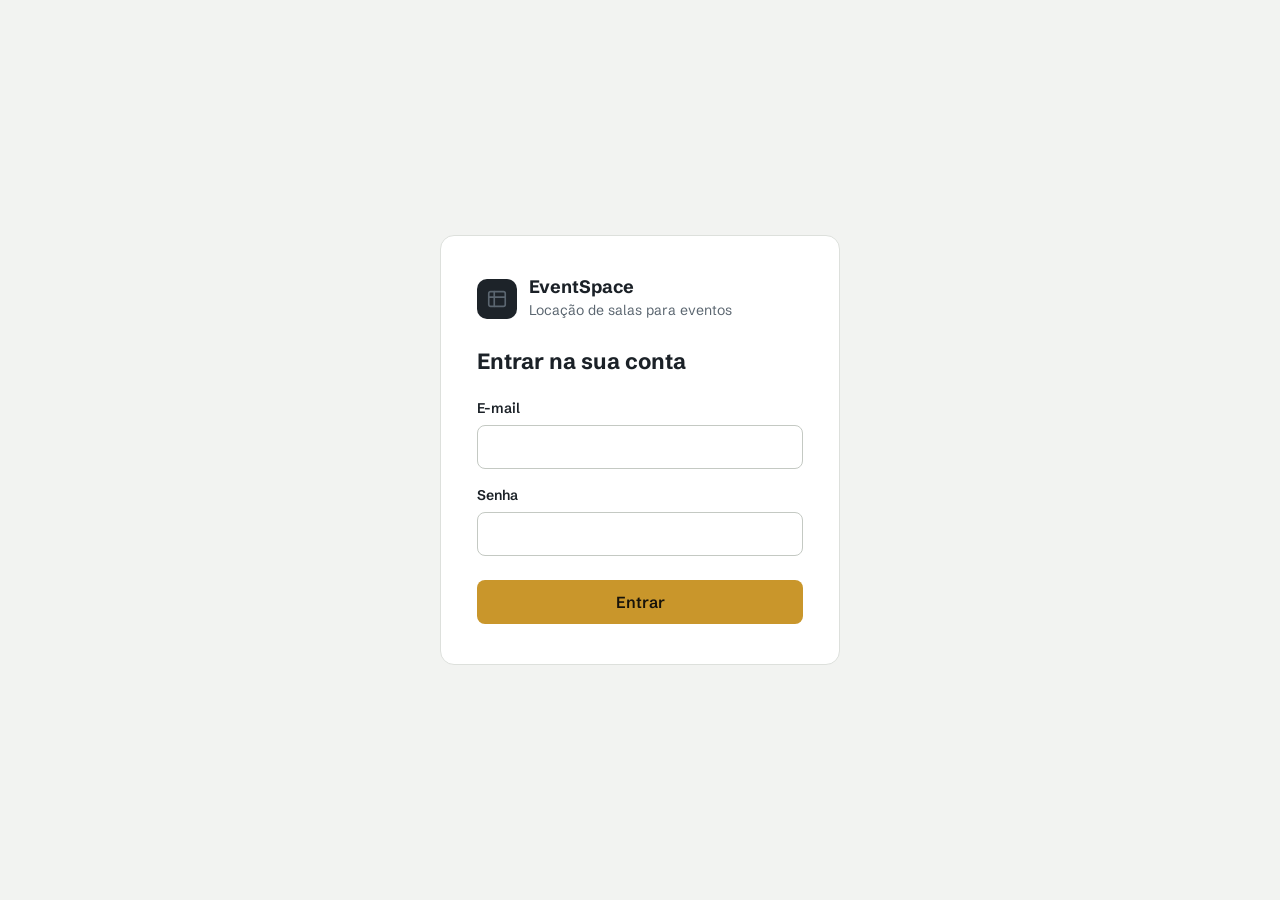
==== frontend_backend_demo/index.html @ 1a724bcb "20/10/2026  Autenticar, e gerar token JWT" ====
<!DOCTYPE html>
<html lang="pt-BR">
<head>
  <meta charset="UTF-8">
  <meta name="viewport" content="width=device-width, initial-scale=1">
  <title>Entrar · EventSpace</title>

  <link rel="preconnect" href="https://fonts.googleapis.com">
  <link rel="preconnect" href="https://fonts.gstatic.com" crossorigin>
  <link href="https://fonts.googleapis.com/css2?family=Schibsted+Grotesk:wght@400;500;600;700&display=swap" rel="stylesheet">
  <link rel="stylesheet" href="css/style.css">
</head>
<body>
<main class="login">
  <section class="login__card">
    <div class="login__brand">
        <span class="login__mark" aria-hidden="true">
          <svg viewBox="0 0 24 24" fill="none" stroke="currentColor" stroke-width="1.8" stroke-linecap="round" stroke-linejoin="round"><rect x="3" y="4" width="18" height="16" rx="2"/><path d="M3 10h18M9 4v16"/></svg>
        </span>
      <div>
        <strong>EventSpace</strong>
        <span>Locação de salas para eventos</span>
      </div>
    </div>

    <h1>Entrar na sua conta</h1>

    <!-- Por enquanto envia direto para o dashboard.
         Troque pela chamada ao back end quando integrar a autenticação. -->
    <form action="dashboard.html" method="get">
      <div class="field">
        <label for="email">E-mail</label>
        <input id="email" name="email" type="email" autocomplete="username" required>
      </div>

      <div class="field">
        <label for="senha">Senha</label>
        <input id="senha" name="senha" type="password" autocomplete="current-password" required>
      </div>

      <button class="btn" type="submit">Entrar</button>
    </form>
  </section>
</main>
</body>
</html>
---- frontend_backend_demo/css/style.css ----
/* ==========================================================================
   style.css — estilos globais e da área de conteúdo principal
   ========================================================================== */

:root {
  --font: "Schibsted Grotesk", system-ui, -apple-system, "Segoe UI", Roboto, sans-serif;

  --bg: #f2f3f1;
  --surface: #ffffff;
  --ink: #1b2127;
  --ink-soft: #5b6670;
  --line: #dde0dc;

  --brand: #c9962b;
  --brand-ink: #17130a;
  --focus: #2b6cd9;

  --radius: 10px;
  --topbar-h: 56px;
}

*,
*::before,
*::after {
  box-sizing: border-box;
}

html {
  -webkit-text-size-adjust: 100%;
}

body {
  margin: 0;
  font-family: var(--font);
  font-size: 1rem;
  line-height: 1.5;
  color: var(--ink);
  background: var(--bg);
}

body.no-scroll {
  overflow: hidden;
}

h1,
h2,
p {
  margin: 0;
}

button {
  font: inherit;
  color: inherit;
}

:focus-visible {
  outline: 2px solid var(--focus);
  outline-offset: 2px;
}

/* ---------- Botões ---------- */

.btn {
  display: inline-flex;
  align-items: center;
  justify-content: center;
  gap: 0.5rem;
  min-height: 44px;
  padding: 0 1.25rem;
  border: 0;
  border-radius: 8px;
  font-weight: 600;
  background: var(--brand);
  color: var(--brand-ink);
  cursor: pointer;
  transition: filter 0.15s ease;
}

.btn:hover {
  filter: brightness(1.07);
}

/* ---------- Layout do dashboard ---------- */

.app {
  display: flex;
  min-height: 100vh;
  min-height: 100dvh;
}

.main {
  flex: 1;
  min-width: 0; /* evita estourar o flex em telas pequenas */
  display: flex;
  flex-direction: column;
}

/* Barra superior (só aparece no mobile) */
.topbar {
  position: sticky;
  top: 0;
  z-index: 30;
  display: flex;
  align-items: center;
  gap: 0.75rem;
  height: var(--topbar-h);
  padding: 0 1rem;
  background: var(--surface);
  border-bottom: 1px solid var(--line);
}

.topbar__title {
  font-weight: 600;
}

.hamburger {
  display: inline-grid;
  place-items: center;
  width: 44px;
  height: 44px;
  margin-left: -0.5rem;
  border: 0;
  border-radius: 8px;
  background: transparent;
  cursor: pointer;
}

.hamburger:hover {
  background: #eceeea;
}

.hamburger svg {
  width: 24px;
  height: 24px;
}

/* ---------- Área de conteúdo ---------- */

.content {
  flex: 1;
  width: 100%;
  max-width: 1100px;
  padding: 1.5rem 1rem 3rem;
}

.view[hidden] {
  display: none;
}

.page-header {
  display: flex;
  flex-wrap: wrap;
  align-items: center;
  justify-content: space-between;
  gap: 1rem;
  margin-bottom: 1.5rem;
}

.page-header h1 {
  font-size: 1.625rem;
  line-height: 1.2;
  letter-spacing: -0.01em;
}

.page-header p {
  margin-top: 0.25rem;
  color: var(--ink-soft);
}

.empty {
  display: grid;
  justify-items: start;
  gap: 0.75rem;
  padding: 2rem 1.5rem;
  background: var(--surface);
  border: 1px dashed var(--line);
  border-radius: var(--radius);
}

.empty h2 {
  font-size: 1.0625rem;
}

.empty p {
  max-width: 60ch;
  color: var(--ink-soft);
}

/* ---------- Tela de login (index.html) ---------- */

.login {
  min-height: 100vh;
  min-height: 100dvh;
  display: grid;
  place-items: center;
  padding: 1.5rem;
}

.login__card {
  width: 100%;
  max-width: 400px;
  padding: 2rem 1.5rem;
  background: var(--surface);
  border: 1px solid var(--line);
  border-radius: 14px;
}

.login__brand {
  display: flex;
  align-items: center;
  gap: 0.75rem;
  margin-bottom: 1.5rem;
}

.login__mark {
  display: grid;
  place-items: center;
  width: 40px;
  height: 40px;
  border-radius: 10px;
  background: #1d2329;
  color: var(--brand);
}

.login__mark svg {
  width: 22px;
  height: 22px;
}

.login__brand strong {
  display: block;
  font-size: 1.125rem;
  line-height: 1.2;
}

.login__brand span {
  font-size: 0.875rem;
  color: var(--ink-soft);
}

.login h1 {
  font-size: 1.375rem;
  margin-bottom: 1.25rem;
}

.field {
  display: grid;
  gap: 0.375rem;
  margin-bottom: 1rem;
}

.field label {
  font-size: 0.875rem;
  font-weight: 600;
}

.field input {
  min-height: 44px;
  padding: 0 0.875rem;
  font: inherit;
  color: var(--ink);
  background: #fff;
  border: 1px solid #c4c9c3;
  border-radius: 8px;
}

.field input:focus {
  outline: 2px solid var(--focus);
  outline-offset: 0;
  border-color: var(--focus);
}

.login .btn {
  width: 100%;
  margin-top: 0.5rem;
}

/* ---------- Desktop ---------- */

@media (min-width: 768px) {
  .topbar {
    display: none;
  }

  .content {
    padding: 2.25rem 2.5rem 4rem;
  }

  .page-header h1 {
    font-size: 1.875rem;
  }

  .login__card {
    padding: 2.5rem 2.25rem;
  }
}

@media (prefers-reduced-motion: reduce) {
  * {
    transition: none !important;
    animation: none !important;
  }
}
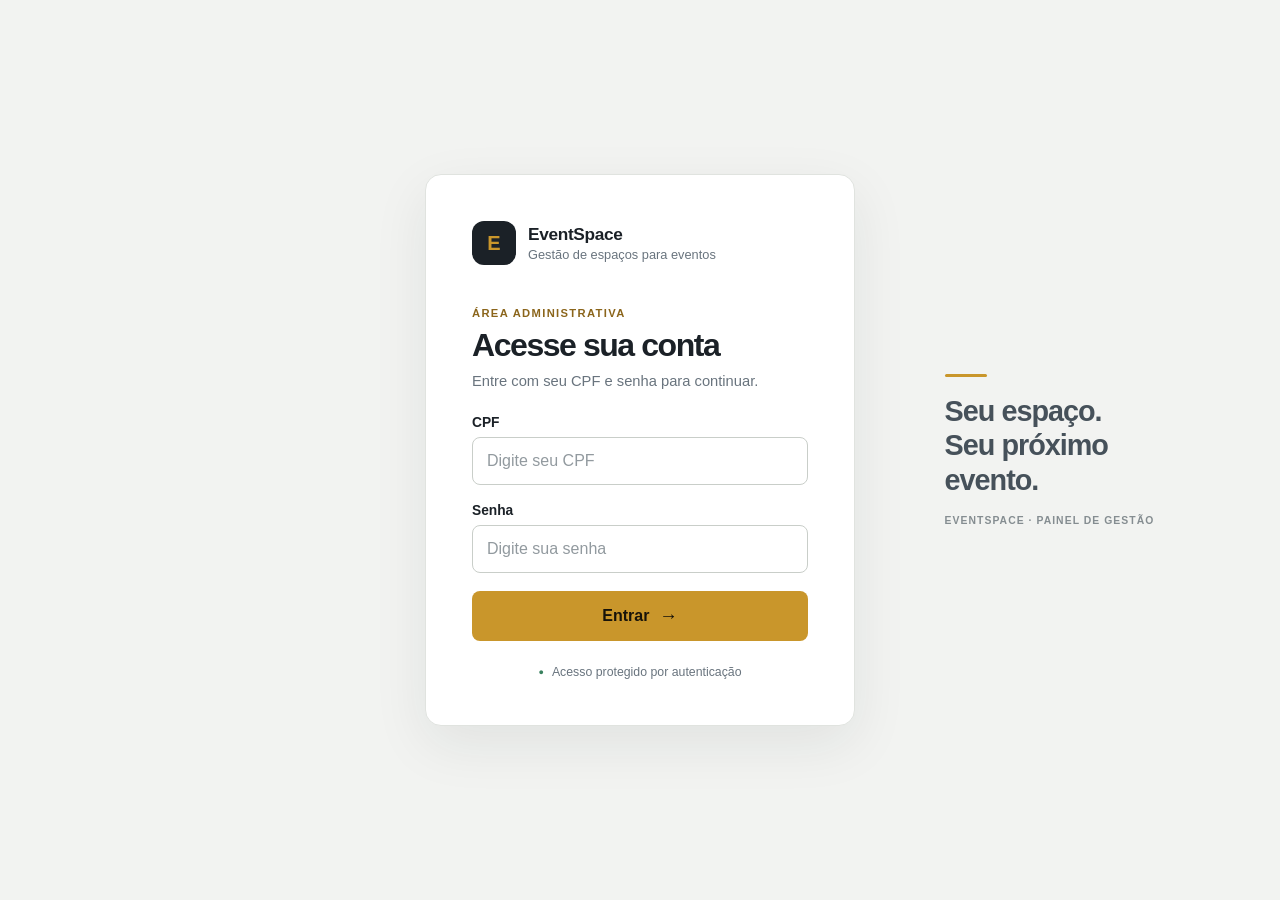
==== commit 091c9da7: "feat: adiciona frontend e painel do EventSpace Cria telas de login, painel principal e módulos de us" ====
--- a/frontend_backend_demo/index.html
+++ b/frontend_backend_demo/index.html
@@ -1,46 +1,85 @@
 <!DOCTYPE html>
 <html lang="pt-BR">
 <head>
+  <!-- Define a codificação para exibir corretamente os caracteres em português. -->
   <meta charset="UTF-8">
+  <!-- Faz o layout se adaptar à largura de celulares e tablets. -->
   <meta name="viewport" content="width=device-width, initial-scale=1">
-  <title>Entrar · EventSpace</title>
-
-  <link rel="preconnect" href="https://fonts.googleapis.com">
-  <link rel="preconnect" href="https://fonts.gstatic.com" crossorigin>
-  <link href="https://fonts.googleapis.com/css2?family=Schibsted+Grotesk:wght@400;500;600;700&display=swap" rel="stylesheet">
-  <link rel="stylesheet" href="css/style.css">
+  <meta name="description" content="Acesse o painel administrativo EventSpace">
+  <title>Entrar | EventSpace</title>
+  <!-- Carrega somente o CSS desta tela de login. -->
+  <link rel="stylesheet" href="css/index.css">
+  <!-- defer executa o JavaScript depois que o HTML for interpretado. -->
+  <script src="js/index.js" defer></script>
 </head>
 <body>
-<main class="login">
-  <section class="login__card">
-    <div class="login__brand">
-        <span class="login__mark" aria-hidden="true">
-          <svg viewBox="0 0 24 24" fill="none" stroke="currentColor" stroke-width="1.8" stroke-linecap="round" stroke-linejoin="round"><rect x="3" y="4" width="18" height="16" rx="2"/><path d="M3 10h18M9 4v16"/></svg>
-        </span>
-      <div>
-        <strong>EventSpace</strong>
-        <span>Locação de salas para eventos</span>
-      </div>
-    </div>
-
-    <h1>Entrar na sua conta</h1>
-
-    <!-- Por enquanto envia direto para o dashboard.
-         Troque pela chamada ao back end quando integrar a autenticação. -->
-    <form action="dashboard.html" method="get">
-      <div class="field">
-        <label for="email">E-mail</label>
-        <input id="email" name="email" type="email" autocomplete="username" required>
+  <!-- main identifica o conteúdo principal desta página. -->
+  <main class="login-page">
+    <section class="login-card" aria-labelledby="login-title">
+      <!-- Marca e nome do sistema. -->
+      <div class="brand" aria-label="EventSpace">
+        <span class="brand__icon" aria-hidden="true">E</span>
+        <div>
+          <p class="brand__name">EventSpace</p>
+          <p class="brand__description">Gestão de espaços para eventos</p>
+        </div>
       </div>
 
-      <div class="field">
-        <label for="senha">Senha</label>
-        <input id="senha" name="senha" type="password" autocomplete="current-password" required>
+      <div class="intro">
+        <p class="eyebrow">ÁREA ADMINISTRATIVA</p>
+        <h1 id="login-title">Acesse sua conta</h1>
+        <p>Entre com seu CPF e senha para continuar.</p>
       </div>
 
-      <button class="btn" type="submit">Entrar</button>
-    </form>
-  </section>
-</main>
+      <!-- O JavaScript intercepta o envio e chama POST /login sem recarregar a página. -->
+      <form id="login-form">
+        <div class="field">
+          <label for="login">CPF</label>
+          <!-- O backend recebe o CPF no campo "login", não um endereço de e-mail. -->
+          <input
+            id="login"
+            name="login"
+            type="text"
+            inputmode="numeric"
+            autocomplete="username"
+            placeholder="Digite seu CPF"
+            required
+          >
+        </div>
+
+        <div class="field">
+          <label for="senha">Senha</label>
+          <input
+            id="senha"
+            name="senha"
+            type="password"
+            autocomplete="current-password"
+            placeholder="Digite sua senha"
+            required
+          >
+        </div>
+
+        <!-- Mensagens de carregamento, sucesso e falha aparecem aqui. -->
+        <p class="feedback" id="feedback" role="status" aria-live="polite" hidden></p>
+
+        <button class="submit-button" id="submit-button" type="submit">
+          <span id="button-label">Entrar</span>
+          <span class="button-arrow" aria-hidden="true">→</span>
+        </button>
+      </form>
+
+      <p class="security-note">
+        <span aria-hidden="true">●</span>
+        Acesso protegido por autenticação
+      </p>
+    </section>
+
+    <!-- Texto decorativo que complementa a apresentação em telas maiores. -->
+    <aside class="side-note" aria-hidden="true">
+      <span class="side-note__line"></span>
+      <p>Seu espaço.<br>Seu próximo evento.</p>
+      <span class="side-note__caption">EVENTSPACE · PAINEL DE GESTÃO</span>
+    </aside>
+  </main>
 </body>
 </html>
--- a/frontend_backend_demo/css/index.css
+++ b/frontend_backend_demo/css/index.css
@@ -0,0 +1,300 @@
+/* Cores e tipografia usadas exclusivamente pela página de login. */
+:root {
+  color-scheme: light;
+  --background: #f2f3f1;
+  --surface: #ffffff;
+  --ink: #1b2127;
+  --muted: #69747e;
+  --line: #e0e3df;
+  --brand: #c9962b;
+  --brand-dark: #ae7f1f;
+  --focus: #2b6cd9;
+  --danger: #a53027;
+  font-family: "Segoe UI", Arial, sans-serif;
+  color: var(--ink);
+  background: var(--background);
+}
+
+/* Faz largura e altura incluírem padding e bordas, facilitando o layout. */
+*,
+*::before,
+*::after {
+  box-sizing: border-box;
+}
+
+body {
+  min-width: 320px;
+  min-height: 100vh;
+  margin: 0;
+}
+
+button,
+input {
+  font: inherit;
+}
+
+/* Indica com clareza qual controle está selecionado pelo teclado. */
+:focus-visible {
+  outline: 3px solid var(--focus);
+  outline-offset: 3px;
+}
+
+/* Centraliza o cartão e reserva espaço para a mensagem decorativa lateral. */
+.login-page {
+  display: grid;
+  min-height: 100vh;
+  min-height: 100dvh;
+  grid-template-columns: minmax(24px, 1fr) minmax(300px, 430px) minmax(24px, 1fr);
+  align-items: center;
+  column-gap: clamp(24px, 7vw, 110px);
+  padding: 48px 24px;
+}
+
+/* Cartão branco que reúne marca, formulário e mensagens. */
+.login-card {
+  grid-column: 2;
+  width: 100%;
+  padding: clamp(28px, 5vw, 46px);
+  border: 1px solid var(--line);
+  border-radius: 16px;
+  background: var(--surface);
+  box-shadow: 0 18px 55px rgb(25 35 42 / 8%);
+}
+
+/* Marca simples com o tom dourado usado pelo sistema. */
+.brand {
+  display: flex;
+  align-items: center;
+  gap: 12px;
+  margin-bottom: 42px;
+}
+
+.brand__icon {
+  display: grid;
+  width: 44px;
+  height: 44px;
+  place-items: center;
+  border-radius: 12px;
+  color: var(--brand);
+  background: var(--ink);
+  font-size: 1.25rem;
+  font-weight: 800;
+}
+
+.brand__name,
+.brand__description {
+  margin: 0;
+}
+
+.brand__name {
+  font-size: 1.08rem;
+  font-weight: 750;
+  letter-spacing: -0.02em;
+}
+
+.brand__description {
+  margin-top: 2px;
+  color: var(--muted);
+  font-size: 0.8rem;
+}
+
+/* Hierarquia de título e texto de apoio acima dos campos. */
+.intro {
+  margin-bottom: 26px;
+}
+
+.eyebrow {
+  margin: 0 0 8px;
+  color: #8b651b;
+  font-size: 0.7rem;
+  font-weight: 800;
+  letter-spacing: 0.12em;
+}
+
+h1 {
+  margin: 0;
+  font-size: clamp(1.65rem, 4vw, 2rem);
+  letter-spacing: -0.045em;
+}
+
+.intro > p:last-child {
+  margin: 9px 0 0;
+  color: var(--muted);
+  font-size: 0.92rem;
+}
+
+/* Espaçamento e aparência consistentes dos campos de entrada. */
+.field {
+  display: grid;
+  gap: 7px;
+  margin-bottom: 18px;
+}
+
+.field label {
+  font-size: 0.86rem;
+  font-weight: 700;
+}
+
+.field input {
+  width: 100%;
+  min-height: 48px;
+  padding: 0 14px;
+  border: 1px solid #c9cec9;
+  border-radius: 8px;
+  color: var(--ink);
+  background: #fff;
+  transition: border-color 140ms ease, box-shadow 140ms ease;
+}
+
+.field input::placeholder {
+  color: #929a9f;
+}
+
+.field input:focus {
+  border-color: var(--focus);
+  outline: none;
+  box-shadow: 0 0 0 3px rgb(43 108 217 / 13%);
+}
+
+/* Botão principal de autenticação. */
+.submit-button {
+  display: flex;
+  width: 100%;
+  min-height: 50px;
+  align-items: center;
+  justify-content: center;
+  gap: 10px;
+  margin-top: 8px;
+  border: 0;
+  border-radius: 8px;
+  color: #17130a;
+  background: var(--brand);
+  font-weight: 750;
+  cursor: pointer;
+  transition: background-color 140ms ease, transform 140ms ease;
+}
+
+.submit-button:hover {
+  background: var(--brand-dark);
+}
+
+.submit-button:active {
+  transform: translateY(1px);
+}
+
+.submit-button:disabled {
+  cursor: wait;
+  opacity: 0.7;
+}
+
+.button-arrow {
+  font-size: 1.15rem;
+}
+
+/* A região de feedback ocupa espaço somente quando há uma mensagem. */
+.feedback {
+  margin: 0 0 14px;
+  padding: 10px 12px;
+  border-radius: 8px;
+  font-size: 0.86rem;
+}
+
+.feedback[hidden] {
+  display: none;
+}
+
+.feedback--info {
+  color: #344456;
+  background: #edf3f8;
+}
+
+.feedback--success {
+  color: #176342;
+  background: #e8f6ef;
+}
+
+.feedback--error {
+  color: var(--danger);
+  background: #fff0ee;
+}
+
+/* Nota de segurança exibida abaixo do formulário. */
+.security-note {
+  display: flex;
+  align-items: center;
+  justify-content: center;
+  gap: 8px;
+  margin: 24px 0 0;
+  color: var(--muted);
+  font-size: 0.77rem;
+}
+
+.security-note span {
+  color: #39815f;
+  font-size: 0.56rem;
+}
+
+/* Chamada lateral aparece em telas largas sem comprometer o celular. */
+.side-note {
+  grid-column: 3;
+  max-width: 250px;
+  color: #46515a;
+}
+
+.side-note__line {
+  display: block;
+  width: 42px;
+  height: 3px;
+  margin-bottom: 17px;
+  border-radius: 4px;
+  background: var(--brand);
+}
+
+.side-note p {
+  margin: 0;
+  font-size: clamp(1.25rem, 2.4vw, 1.8rem);
+  font-weight: 650;
+  letter-spacing: -0.035em;
+  line-height: 1.2;
+}
+
+.side-note__caption {
+  display: block;
+  margin-top: 18px;
+  color: #858d91;
+  font-size: 0.65rem;
+  font-weight: 700;
+  letter-spacing: 0.1em;
+}
+
+/* Em telas menores, remove a decoração lateral e usa uma coluna central. */
+@media (max-width: 760px) {
+  .login-page {
+    grid-template-columns: minmax(0, 1fr);
+    justify-items: center;
+    padding: 24px 16px;
+  }
+
+  .login-card {
+    grid-column: 1;
+    width: min(100%, 430px);
+  }
+
+  .side-note {
+    display: none;
+  }
+
+  .brand {
+    margin-bottom: 34px;
+  }
+}
+
+/* Respeita configurações do sistema para reduzir animações. */
+@media (prefers-reduced-motion: reduce) {
+  *,
+  *::before,
+  *::after {
+    scroll-behavior: auto !important;
+    transition-duration: 0.01ms !important;
+  }
+}
